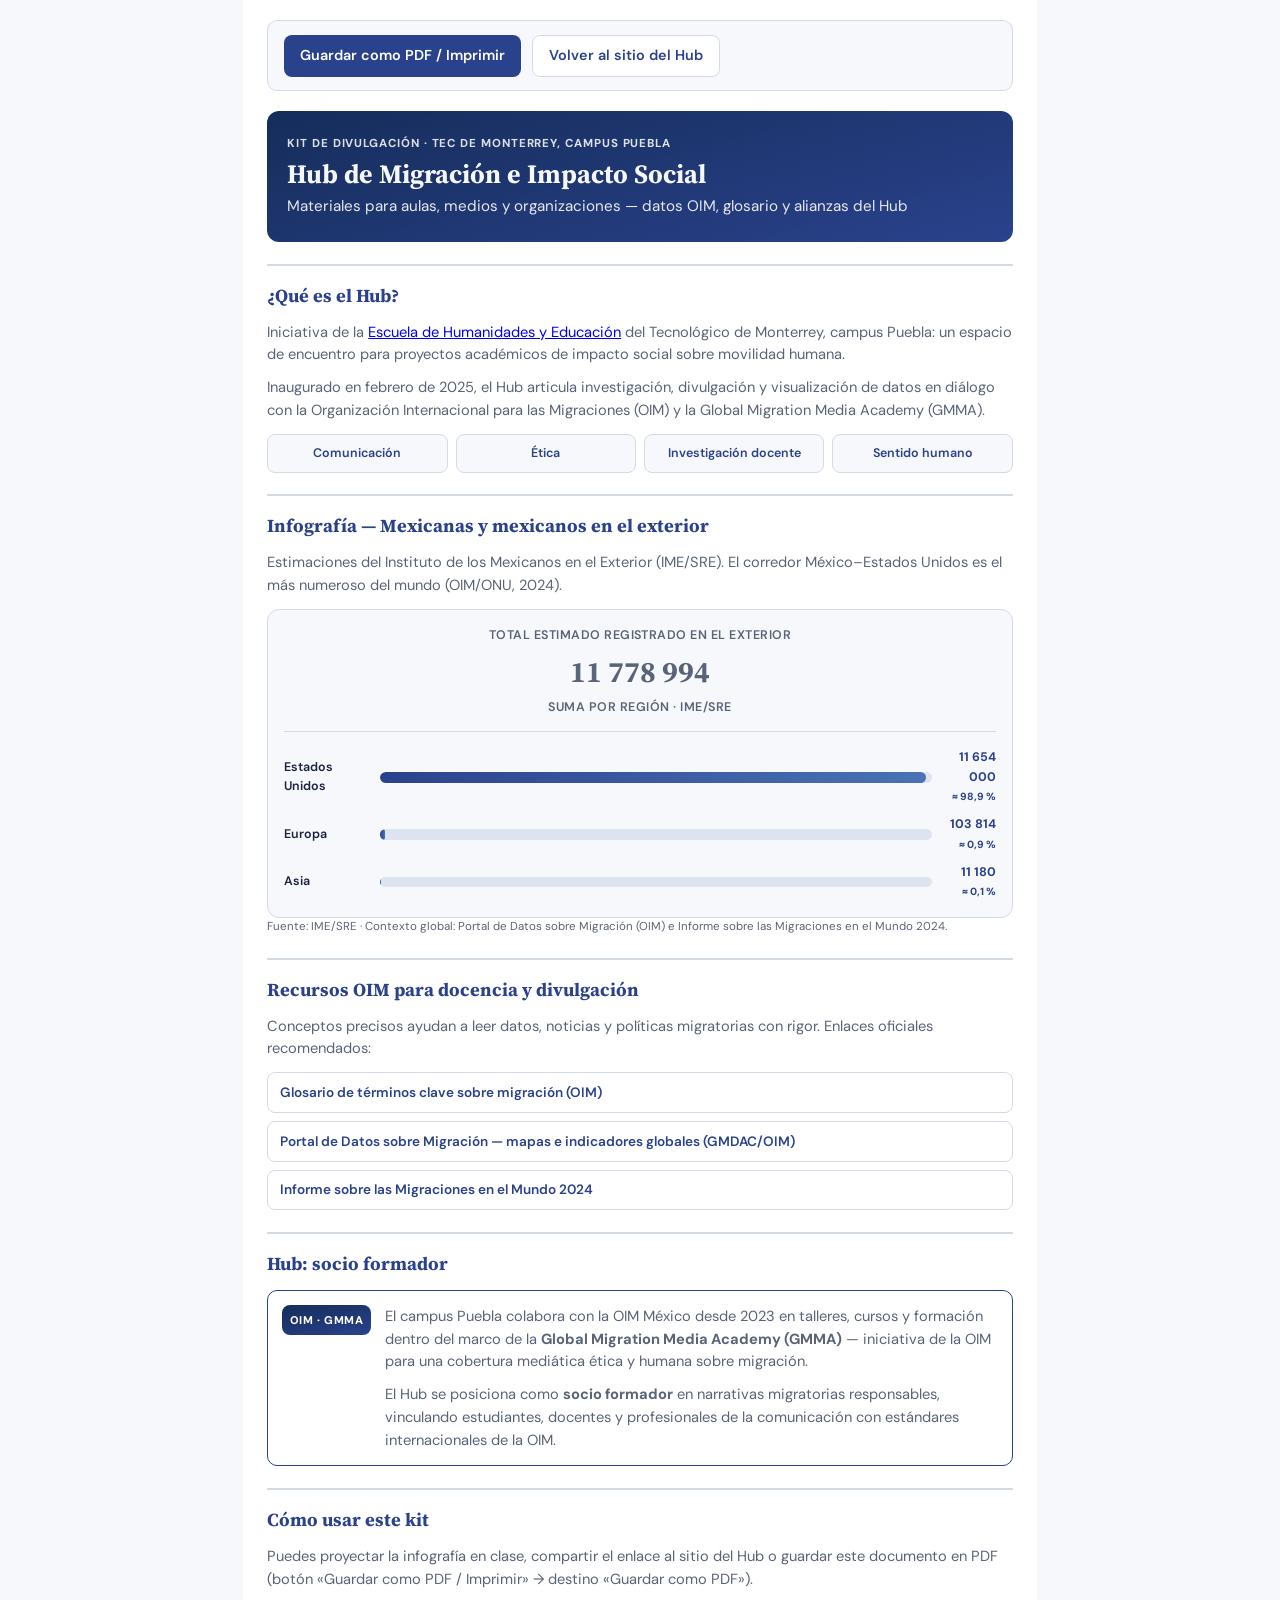
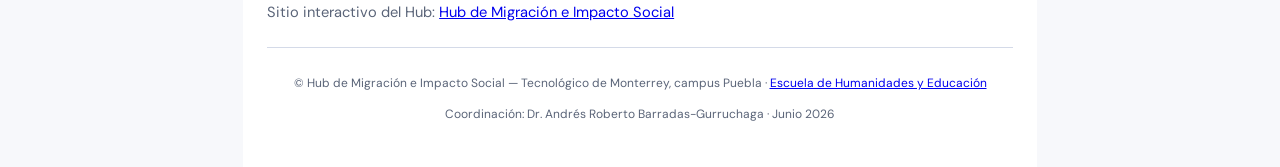
==== kit-divulgacion.html @ b4bb7874 "a" ====
<!doctype html>
<html lang="es">
  <head>
    <meta charset="utf-8">
    <meta name="viewport" content="width=device-width, initial-scale=1">
    <title>Kit de divulgación — Hub de Migración e Impacto Social</title>
    <link rel="preconnect" href="https://fonts.googleapis.com">
    <link rel="preconnect" href="https://fonts.gstatic.com" crossorigin>
    <link href="https://fonts.googleapis.com/css2?family=DM+Sans:opsz,wght@9..40,400;9..40,600;9..40,700&family=Source+Serif+4:opsz,wght@8..60,600;8..60,700&display=swap" rel="stylesheet">
    <link rel="stylesheet" href="kit-divulgacion.css">
  </head>
  <body>
    <div class="kit-pagina">
      <div class="kit-acciones no-print">
        <button type="button" class="kit-btn" id="btn-imprimir-pdf">Guardar como PDF / Imprimir</button>
        <a class="kit-btn kit-btn-sec" href="index.html">Volver al sitio del Hub</a>
      </div>

      <header class="kit-cabecera">
        <p class="kit-etiqueta">Kit de divulgación · Tec de Monterrey, campus Puebla</p>
        <h1 class="kit-titulo">Hub de Migración e Impacto Social</h1>
        <p class="kit-subtitulo">Materiales para aulas, medios y organizaciones — datos OIM, glosario y alianzas del Hub</p>
      </header>

      <section class="kit-seccion">
        <h2>¿Qué es el Hub?</h2>
        <p>
          Iniciativa de la
          <a href="https://tec.mx/es/ehe" target="_blank" rel="noopener noreferrer">Escuela de Humanidades y Educación</a>
          del Tecnológico de Monterrey, campus Puebla: un espacio de encuentro para proyectos académicos de impacto social sobre movilidad humana.
        </p>
        <p>
          Inaugurado en febrero de 2025, el Hub articula investigación, divulgación y visualización de datos en diálogo con la
          Organización Internacional para las Migraciones (OIM) y la Global Migration Media Academy (GMMA).
        </p>
        <ul class="kit-pilares">
          <li class="kit-pilar">Comunicación</li>
          <li class="kit-pilar">Ética</li>
          <li class="kit-pilar">Investigación docente</li>
          <li class="kit-pilar">Sentido humano</li>
        </ul>
      </section>

      <section class="kit-seccion">
        <h2>Infografía — Mexicanas y mexicanos en el exterior</h2>
        <p>Estimaciones del Instituto de los Mexicanos en el Exterior (IME/SRE). El corredor México–Estados Unidos es el más numeroso del mundo (OIM/ONU, 2024).</p>

        <div class="kit-infografia" role="img" aria-label="Infografía: 11 millones 654 mil en Estados Unidos, 103 mil 814 en Europa, 11 mil 180 en Asia">
          <div class="kit-total">
            <p class="kit-total-etiq">Total estimado registrado en el exterior</p>
            <p class="kit-total-num">11 778 994</p>
            <p class="kit-total-etiq">Suma por región · IME/SRE</p>
          </div>

          <div class="kit-barra-item">
            <span class="kit-barra-etiq">Estados Unidos</span>
            <span class="kit-barra-pista"><span class="kit-barra-relleno" style="width:98.9%"></span></span>
            <span class="kit-barra-valor">11 654 000<br><small>≈ 98,9 %</small></span>
          </div>
          <div class="kit-barra-item">
            <span class="kit-barra-etiq">Europa</span>
            <span class="kit-barra-pista"><span class="kit-barra-relleno" style="width:0.9%"></span></span>
            <span class="kit-barra-valor">103 814<br><small>≈ 0,9 %</small></span>
          </div>
          <div class="kit-barra-item">
            <span class="kit-barra-etiq">Asia</span>
            <span class="kit-barra-pista"><span class="kit-barra-relleno" style="width:0.1%"></span></span>
            <span class="kit-barra-valor">11 180<br><small>≈ 0,1 %</small></span>
          </div>
        </div>

        <p class="kit-fuente">
          Fuente: IME/SRE · Contexto global: Portal de Datos sobre Migración (OIM) e Informe sobre las Migraciones en el Mundo 2024.
        </p>
      </section>

      <section class="kit-seccion">
        <h2>Recursos OIM para docencia y divulgación</h2>
        <p>Conceptos precisos ayudan a leer datos, noticias y políticas migratorias con rigor. Enlaces oficiales recomendados:</p>
        <ul class="kit-enlaces">
          <li>
            <a href="https://www.iom.int/key-migration-terms" target="_blank" rel="noopener noreferrer">
              Glosario de términos clave sobre migración (OIM)
            </a>
          </li>
          <li>
            <a href="https://www.migrationdataportal.org/es" target="_blank" rel="noopener noreferrer">
              Portal de Datos sobre Migración — mapas e indicadores globales (GMDAC/OIM)
            </a>
          </li>
          <li>
            <a href="https://worldmigrationreport.iom.int/" target="_blank" rel="noopener noreferrer">
              Informe sobre las Migraciones en el Mundo 2024
            </a>
          </li>
        </ul>
      </section>

      <section class="kit-seccion">
        <h2>Hub: socio formador</h2>
        <div class="kit-socio">
          <div class="kit-socio-marca" aria-hidden="true">OIM · GMMA</div>
          <div>
            <p>
              El campus Puebla colabora con la OIM México desde 2023 en talleres, cursos y formación dentro del marco de la
              <strong>Global Migration Media Academy (GMMA)</strong> — iniciativa de la OIM para una cobertura mediática ética y humana sobre migración.
            </p>
            <p>
              El Hub se posiciona como <strong>socio formador</strong> en narrativas migratorias responsables, vinculando estudiantes, docentes y profesionales de la comunicación con estándares internacionales de la OIM.
            </p>
          </div>
        </div>
      </section>

      <section class="kit-seccion">
        <h2>Cómo usar este kit</h2>
        <p>
          Puedes proyectar la infografía en clase, compartir el enlace al sitio del Hub o guardar este documento en PDF
          (botón «Guardar como PDF / Imprimir» → destino «Guardar como PDF»).
        </p>
        <p>
          Sitio interactivo del Hub:
          <a href="index.html">Hub de Migración e Impacto Social</a>
        </p>
      </section>

      <footer class="kit-pie">
        <p>
          © Hub de Migración e Impacto Social — Tecnológico de Monterrey, campus Puebla ·
          <a href="https://tec.mx/es/ehe">Escuela de Humanidades y Educación</a>
        </p>
        <p>Coordinación: Dr. Andrés Roberto Barradas-Gurruchaga · Junio 2026</p>
      </footer>
    </div>

    <script>
      document.getElementById("btn-imprimir-pdf")?.addEventListener("click", () => window.print());
    </script>
  </body>
</html>
---- kit-divulgacion.css ----
/* Kit de divulgación — Hub de Migración e Impacto Social */
:root {
  --kit-azul: #152d5a;
  --kit-azul-medio: #2a428c;
  --kit-acento: #4a72b5;
  --kit-texto: #1a2340;
  --kit-muted: #5a6478;
  --kit-linea: #d4dae8;
  --kit-fondo: #f7f8fb;
  --font-sans: "DM Sans", system-ui, sans-serif;
  --font-serif: "Source Serif 4", Georgia, serif;
}

* {
  box-sizing: border-box;
}

body {
  margin: 0;
  background: var(--kit-fondo);
  color: var(--kit-texto);
  font-family: var(--font-sans);
  font-size: 11pt;
  line-height: 1.55;
}

.kit-pagina {
  width: min(210mm, 100%);
  margin: 0 auto;
  padding: 1.25rem 1.5rem 2rem;
  background: #fff;
}

.kit-acciones {
  display: flex;
  flex-wrap: wrap;
  gap: 0.65rem;
  margin-bottom: 1.25rem;
  padding: 0.85rem 1rem;
  border: 1px solid var(--kit-linea);
  border-radius: 10px;
  background: var(--kit-fondo);
}

.kit-btn {
  display: inline-flex;
  align-items: center;
  gap: 0.35rem;
  padding: 0.55rem 1rem;
  border: none;
  border-radius: 8px;
  background: var(--kit-azul-medio);
  color: #fff;
  font: inherit;
  font-size: 0.9rem;
  font-weight: 600;
  text-decoration: none;
  cursor: pointer;
}

.kit-btn:hover {
  background: var(--kit-azul);
}

.kit-btn-sec {
  background: #fff;
  color: var(--kit-azul-medio);
  border: 1px solid var(--kit-linea);
}

.kit-cabecera {
  padding: 1.5rem 1.25rem;
  border-radius: 12px;
  background: linear-gradient(165deg, var(--kit-azul) 0%, var(--kit-azul-medio) 100%);
  color: #f7f8fb;
}

.kit-etiqueta {
  margin: 0 0 0.35rem;
  font-size: 0.72rem;
  font-weight: 700;
  letter-spacing: 0.08em;
  text-transform: uppercase;
  color: rgba(255, 255, 255, 0.85);
}

.kit-titulo {
  margin: 0;
  font-family: var(--font-serif);
  font-size: 1.65rem;
  line-height: 1.15;
}

.kit-subtitulo {
  margin: 0.35rem 0 0;
  font-size: 0.95rem;
  color: rgba(247, 248, 251, 0.92);
}

.kit-seccion {
  margin-top: 1.35rem;
  padding-top: 1rem;
  border-top: 2px solid var(--kit-linea);
}

.kit-seccion h2 {
  margin: 0 0 0.65rem;
  font-family: var(--font-serif);
  font-size: 1.15rem;
  color: var(--kit-azul-medio);
}

.kit-seccion p {
  margin: 0 0 0.65rem;
  color: var(--kit-muted);
}

.kit-seccion p:last-child {
  margin-bottom: 0;
}

.kit-pilares {
  display: grid;
  grid-template-columns: repeat(4, 1fr);
  gap: 0.5rem;
  margin: 0.75rem 0 0;
  padding: 0;
  list-style: none;
}

.kit-pilar {
  padding: 0.55rem 0.45rem;
  border: 1px solid var(--kit-linea);
  border-radius: 8px;
  background: var(--kit-fondo);
  font-size: 0.78rem;
  font-weight: 600;
  text-align: center;
  color: var(--kit-azul-medio);
}

.kit-infografia {
  margin-top: 0.75rem;
  padding: 1rem;
  border: 1px solid var(--kit-linea);
  border-radius: 12px;
  background: var(--kit-fondo);
}

.kit-total {
  text-align: center;
  margin-bottom: 1rem;
  padding-bottom: 0.85rem;
  border-bottom: 1px solid var(--kit-linea);
}

.kit-total-num {
  margin: 0.15rem 0;
  font-family: var(--font-serif);
  font-size: 1.85rem;
  font-weight: 700;
  color: var(--kit-azul-medio);
  line-height: 1.1;
}

.kit-total-etiq {
  margin: 0;
  font-size: 0.78rem;
  font-weight: 600;
  letter-spacing: 0.04em;
  text-transform: uppercase;
  color: var(--kit-muted);
}

.kit-barra-item {
  display: grid;
  grid-template-columns: 5.5rem 1fr 3.5rem;
  gap: 0.5rem;
  align-items: center;
  margin-bottom: 0.55rem;
}

.kit-barra-item:last-child {
  margin-bottom: 0;
}

.kit-barra-etiq {
  font-size: 0.78rem;
  font-weight: 600;
  color: var(--kit-texto);
}

.kit-barra-pista {
  height: 0.65rem;
  overflow: hidden;
  border-radius: 999px;
  background: #dde3ef;
}

.kit-barra-relleno {
  display: block;
  height: 100%;
  border-radius: inherit;
  background: linear-gradient(90deg, var(--kit-azul-medio), var(--kit-acento));
}

.kit-barra-valor {
  font-size: 0.78rem;
  font-weight: 700;
  color: var(--kit-azul-medio);
  text-align: right;
}

.kit-enlaces {
  display: grid;
  gap: 0.5rem;
  margin: 0.75rem 0 0;
  padding: 0;
  list-style: none;
}

.kit-enlaces a {
  display: block;
  padding: 0.55rem 0.75rem;
  border: 1px solid var(--kit-linea);
  border-radius: 8px;
  background: #fff;
  color: var(--kit-azul-medio);
  font-size: 0.85rem;
  font-weight: 600;
  text-decoration: none;
  word-break: break-word;
}

.kit-socio {
  display: grid;
  grid-template-columns: auto 1fr;
  gap: 0.85rem;
  align-items: start;
  margin-top: 0.75rem;
  padding: 0.85rem;
  border: 1px solid var(--kit-azul-medio);
  border-radius: 10px;
  background: #fff;
}

.kit-socio-marca {
  display: grid;
  place-items: center;
  min-width: 4.5rem;
  padding: 0.5rem;
  border-radius: 8px;
  background: linear-gradient(165deg, var(--kit-azul) 0%, var(--kit-azul-medio) 100%);
  color: #fff;
  font-size: 0.7rem;
  font-weight: 800;
  letter-spacing: 0.05em;
  text-align: center;
  line-height: 1.3;
}

.kit-pie {
  margin-top: 1.5rem;
  padding-top: 0.85rem;
  border-top: 1px solid var(--kit-linea);
  font-size: 0.75rem;
  color: var(--kit-muted);
  text-align: center;
}

.kit-fuente {
  margin-top: 0.5rem;
  font-size: 0.72rem;
  color: var(--kit-muted);
}

@media (max-width: 600px) {
  .kit-pilares {
    grid-template-columns: repeat(2, 1fr);
  }

  .kit-barra-item {
    grid-template-columns: 1fr;
    gap: 0.25rem;
  }

  .kit-barra-valor {
    text-align: left;
  }
}

@media print {
  body {
    background: #fff;
    font-size: 10pt;
  }

  .kit-pagina {
    width: 100%;
    padding: 0;
  }

  .kit-acciones {
    display: none;
  }

  .kit-seccion {
    break-inside: avoid;
  }

  .kit-infografia,
  .kit-socio {
    break-inside: avoid;
  }

  a {
    color: var(--kit-texto);
    text-decoration: none;
  }

  a[href]::after {
    content: " (" attr(href) ")";
    font-size: 0.7em;
    font-weight: 400;
    word-break: break-all;
  }
}
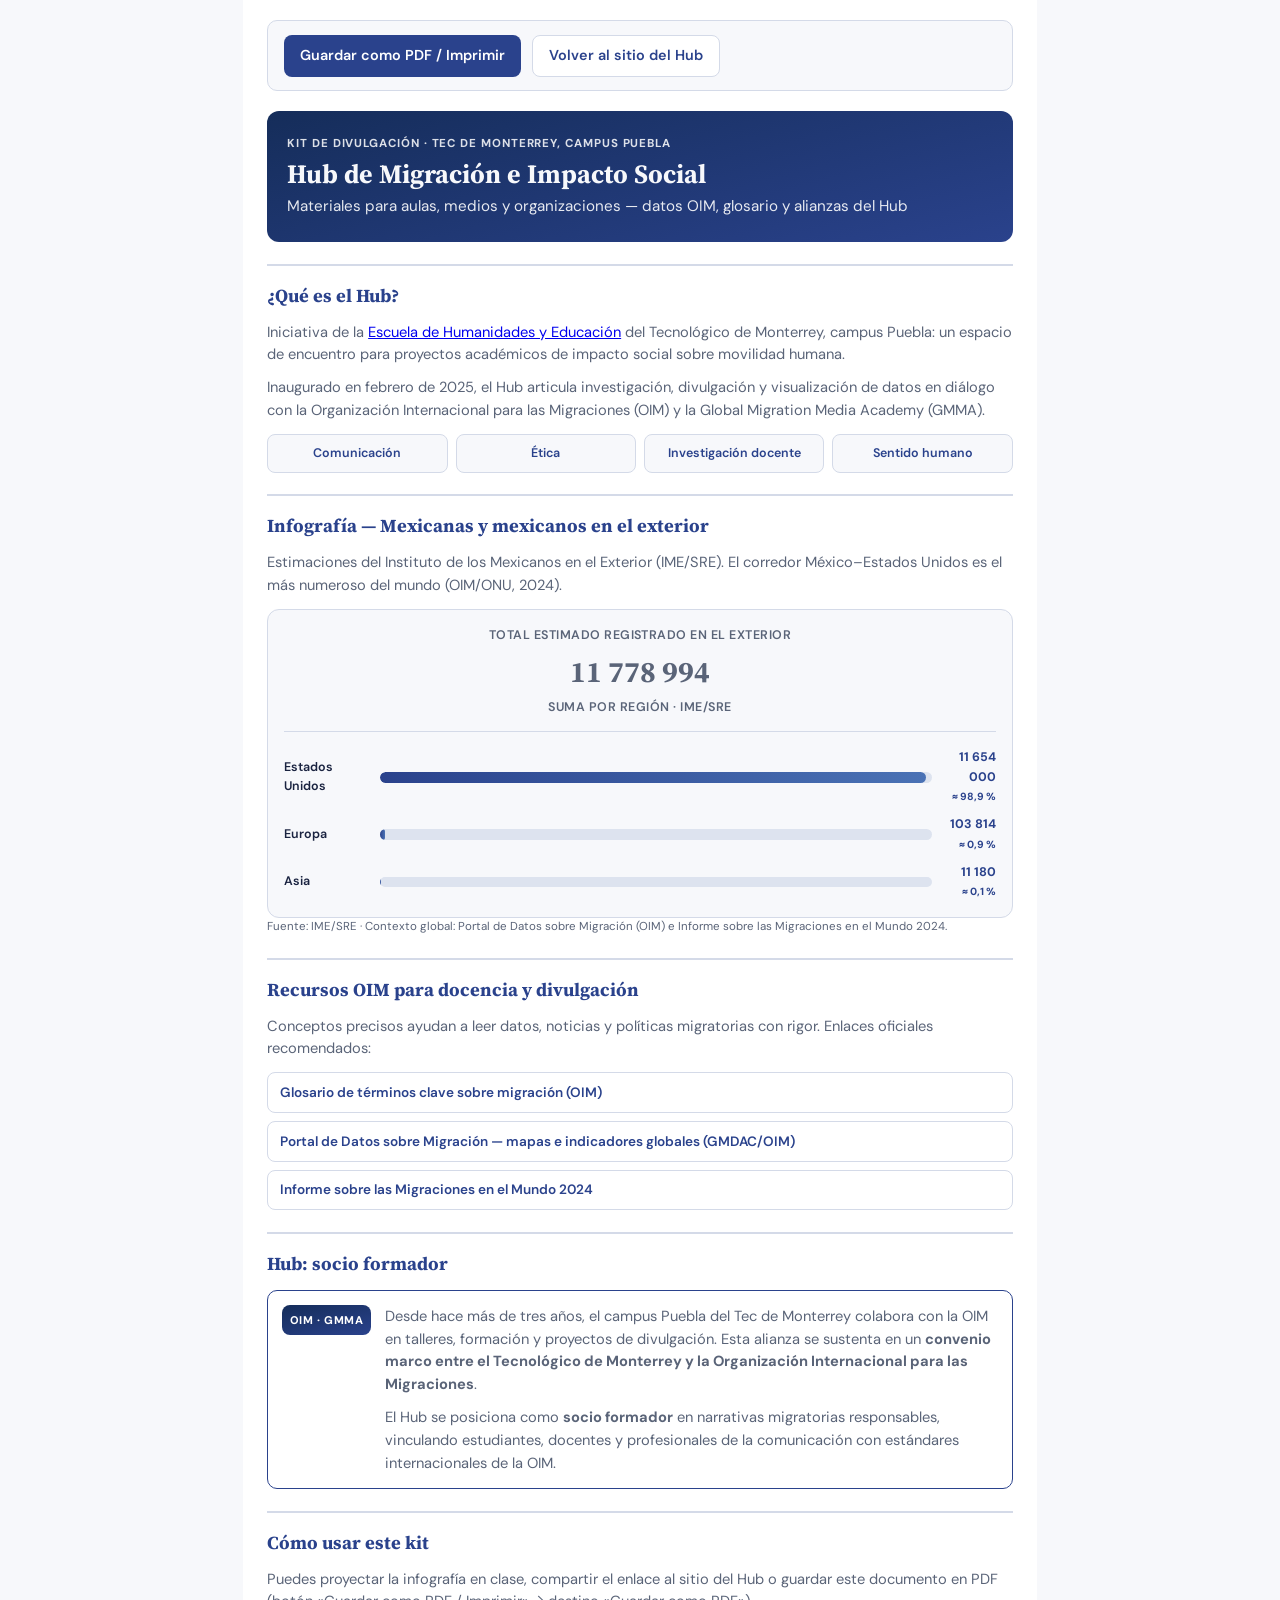
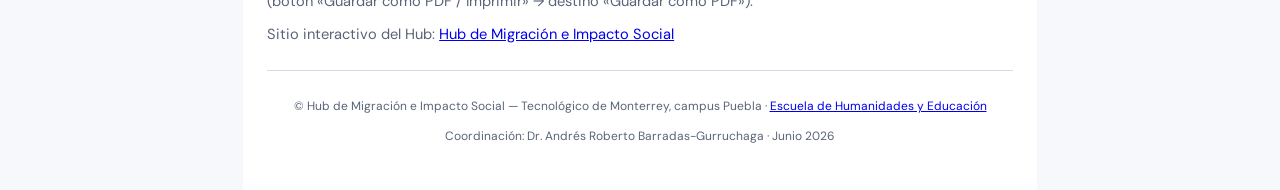
==== commit 71f00c3c: "Reordena secciones, recursos tras el Hub y paleta institucional uniforme Co-authored-by: Cursor <cur" ====
--- a/kit-divulgacion.html
+++ b/kit-divulgacion.html
@@ -101,13 +101,12 @@
         <div class="kit-socio">
           <div class="kit-socio-marca" aria-hidden="true">OIM · GMMA</div>
           <div>
-            <p>
-              El campus Puebla colabora con la OIM México desde 2023 en talleres, cursos y formación dentro del marco de la
-              <strong>Global Migration Media Academy (GMMA)</strong> — iniciativa de la OIM para una cobertura mediática ética y humana sobre migración.
-            </p>
-            <p>
-              El Hub se posiciona como <strong>socio formador</strong> en narrativas migratorias responsables, vinculando estudiantes, docentes y profesionales de la comunicación con estándares internacionales de la OIM.
-            </p>
+        <p>
+          Desde hace más de tres años, el campus Puebla del Tec de Monterrey colabora con la OIM en talleres, formación y proyectos de divulgación. Esta alianza se sustenta en un <strong>convenio marco entre el Tecnológico de Monterrey y la Organización Internacional para las Migraciones</strong>.
+        </p>
+        <p>
+          El Hub se posiciona como <strong>socio formador</strong> en narrativas migratorias responsables, vinculando estudiantes, docentes y profesionales de la comunicación con estándares internacionales de la OIM.
+        </p>
           </div>
         </div>
       </section>
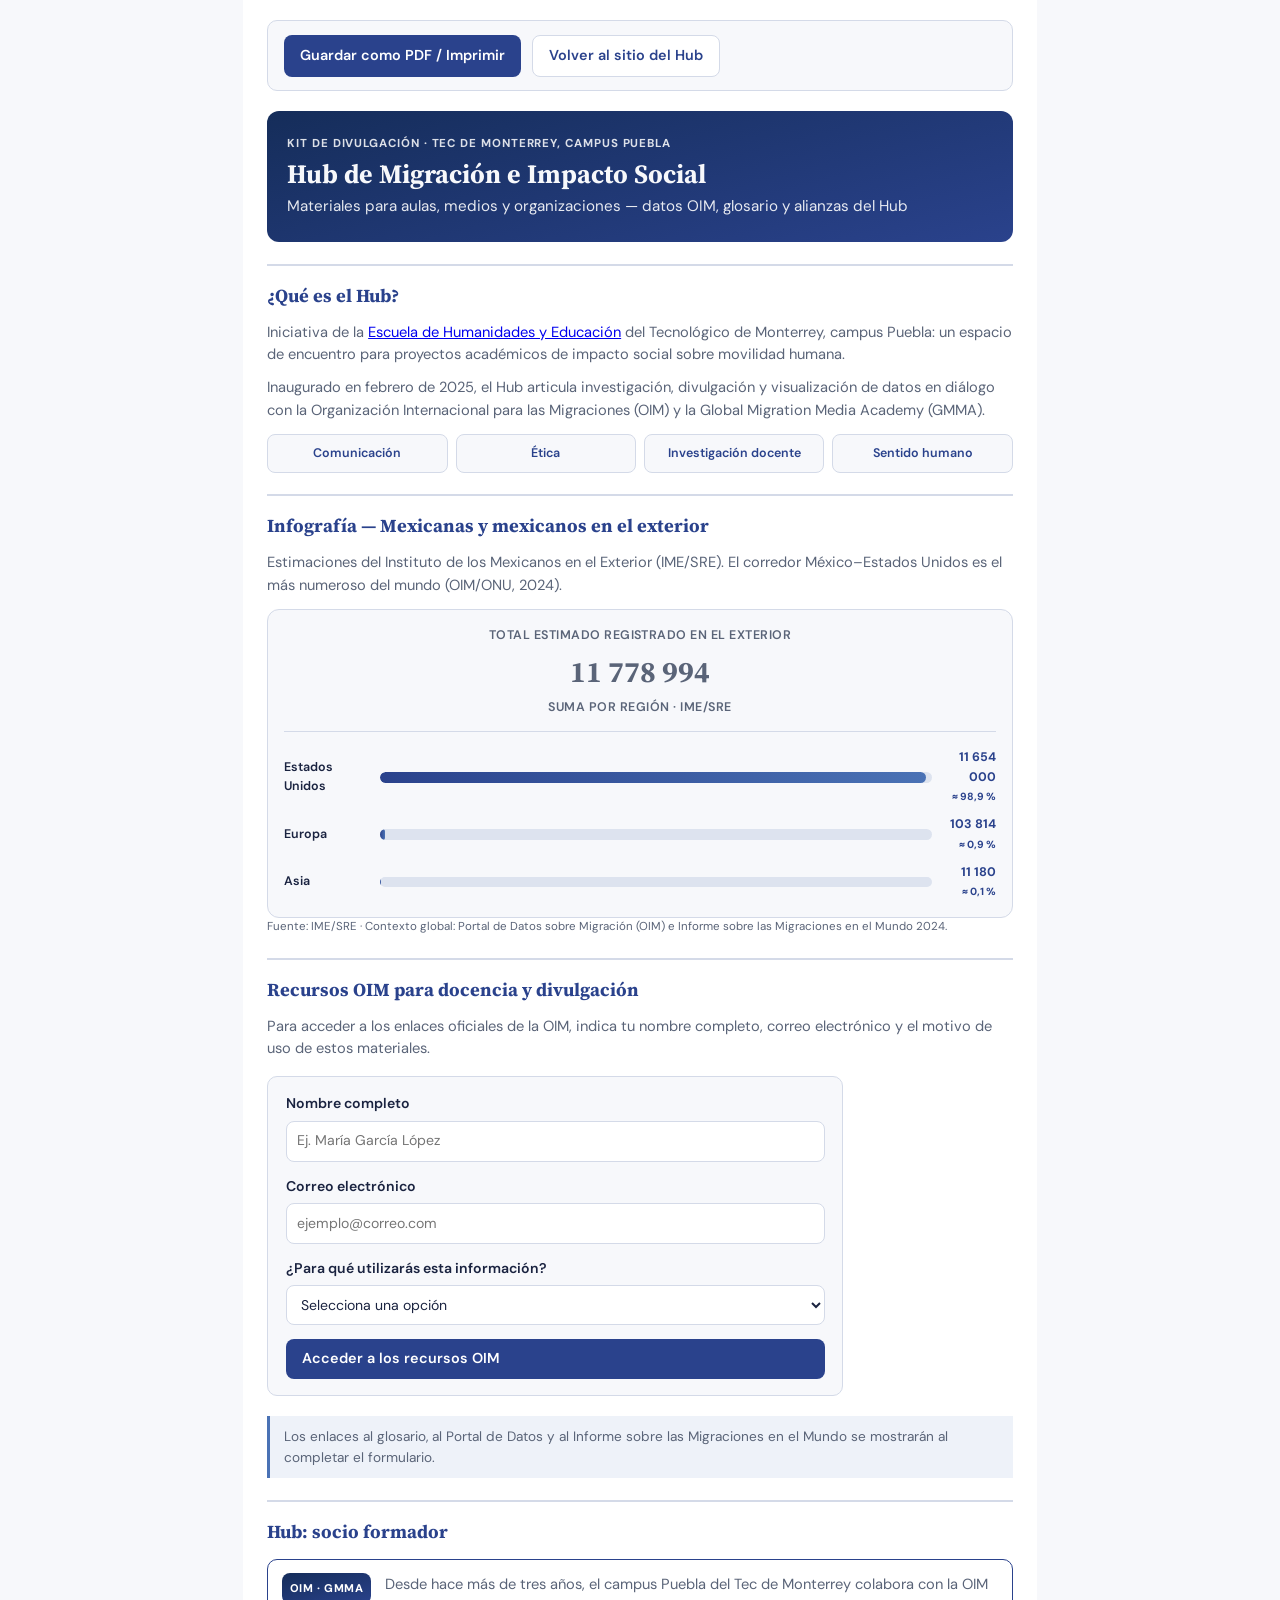
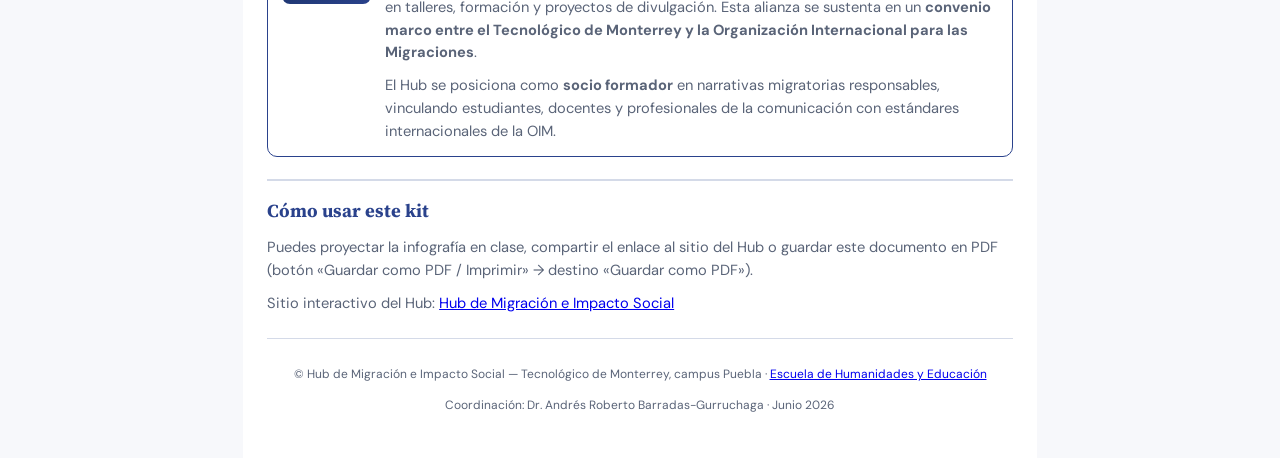
==== commit 9f5a1e88: "Elimina secciones redundantes y agrega registro de acceso al kit OIM Co-authored-by: Cursor <cursora" ====
--- a/kit-divulgacion.html
+++ b/kit-divulgacion.html
@@ -74,10 +74,43 @@
         </p>
       </section>
 
-      <section class="kit-seccion">
+      <section class="kit-seccion" id="kit-recursos-oim">
         <h2>Recursos OIM para docencia y divulgación</h2>
-        <p>Conceptos precisos ayudan a leer datos, noticias y políticas migratorias con rigor. Enlaces oficiales recomendados:</p>
-        <ul class="kit-enlaces">
+        <p>Para acceder a los enlaces oficiales de la OIM, indica tu nombre completo, correo electrónico y el motivo de uso de estos materiales.</p>
+
+        <form id="kit-acceso-form" class="kit-acceso-form" novalidate>
+          <label class="kit-campo">
+            <span>Nombre completo</span>
+            <input type="text" name="nombre" id="kit-nombre" required autocomplete="name" placeholder="Ej. María García López">
+          </label>
+          <label class="kit-campo">
+            <span>Correo electrónico</span>
+            <input type="email" name="email" id="kit-email" required autocomplete="email" placeholder="ejemplo@correo.com">
+          </label>
+          <label class="kit-campo">
+            <span>¿Para qué utilizarás esta información?</span>
+            <select name="motivo" id="kit-motivo" required>
+              <option value="">Selecciona una opción</option>
+              <option value="personal">Uso personal / consulta</option>
+              <option value="investigacion">Investigación académica</option>
+              <option value="clases">Clases o docencia</option>
+              <option value="medios">Medios y periodismo</option>
+              <option value="politica">Política pública / sector gubernamental</option>
+              <option value="osc">Organización de la sociedad civil</option>
+              <option value="capacitacion">Capacitación o taller</option>
+              <option value="proyecto">Proyecto del Hub o colaboración institucional</option>
+              <option value="otro">Otro</option>
+            </select>
+          </label>
+          <button type="submit" class="kit-btn">Acceder a los recursos OIM</button>
+        </form>
+
+        <p id="kit-acceso-aviso" class="kit-acceso-aviso">
+          Los enlaces al glosario, al Portal de Datos y al Informe sobre las Migraciones en el Mundo se mostrarán al completar el formulario.
+        </p>
+        <p id="kit-acceso-ok" class="kit-acceso-ok" hidden></p>
+
+        <ul class="kit-enlaces" id="kit-enlaces-oim" hidden>
           <li>
             <a href="https://www.iom.int/key-migration-terms" target="_blank" rel="noopener noreferrer">
               Glosario de términos clave sobre migración (OIM)
@@ -132,6 +165,7 @@
       </footer>
     </div>
 
+    <script src="kit-divulgacion.js"></script>
     <script>
       document.getElementById("btn-imprimir-pdf")?.addEventListener("click", () => window.print());
     </script>
--- a/kit-divulgacion.css
+++ b/kit-divulgacion.css
@@ -274,6 +274,72 @@
   color: var(--kit-muted);
 }
 
+.kit-acceso-form {
+  display: grid;
+  gap: 0.85rem;
+  max-width: 36rem;
+  margin: 1rem 0 1.25rem;
+  padding: 1rem 1.1rem;
+  border: 1px solid var(--kit-linea);
+  border-radius: 10px;
+  background: var(--kit-fondo);
+}
+
+.kit-campo {
+  display: grid;
+  gap: 0.35rem;
+  font-size: 0.88rem;
+}
+
+.kit-campo span {
+  font-weight: 600;
+  color: var(--kit-texto);
+}
+
+.kit-campo input,
+.kit-campo select {
+  width: 100%;
+  padding: 0.55rem 0.65rem;
+  border: 1px solid var(--kit-linea);
+  border-radius: 8px;
+  font: inherit;
+  color: var(--kit-texto);
+  background: #fff;
+}
+
+.kit-campo input:focus,
+.kit-campo select:focus {
+  outline: 2px solid var(--kit-acento);
+  outline-offset: 1px;
+}
+
+.kit-acceso-aviso {
+  margin: 0 0 0.75rem;
+  padding: 0.65rem 0.85rem;
+  border-left: 3px solid var(--kit-acento);
+  background: #eef2f9;
+  font-size: 0.85rem;
+  color: var(--kit-muted);
+}
+
+.kit-acceso-ok {
+  margin: 0 0 0.75rem;
+  padding: 0.65rem 0.85rem;
+  border-radius: 8px;
+  background: #e8f4ec;
+  color: #1a4d2e;
+  font-size: 0.85rem;
+  font-weight: 600;
+}
+
+.kit-enlaces[hidden] {
+  display: none;
+}
+
+.kit-acceso-form[hidden] {
+  display: none;
+}
+
 @media (max-width: 600px) {
   .kit-pilares {
     grid-template-columns: repeat(2, 1fr);
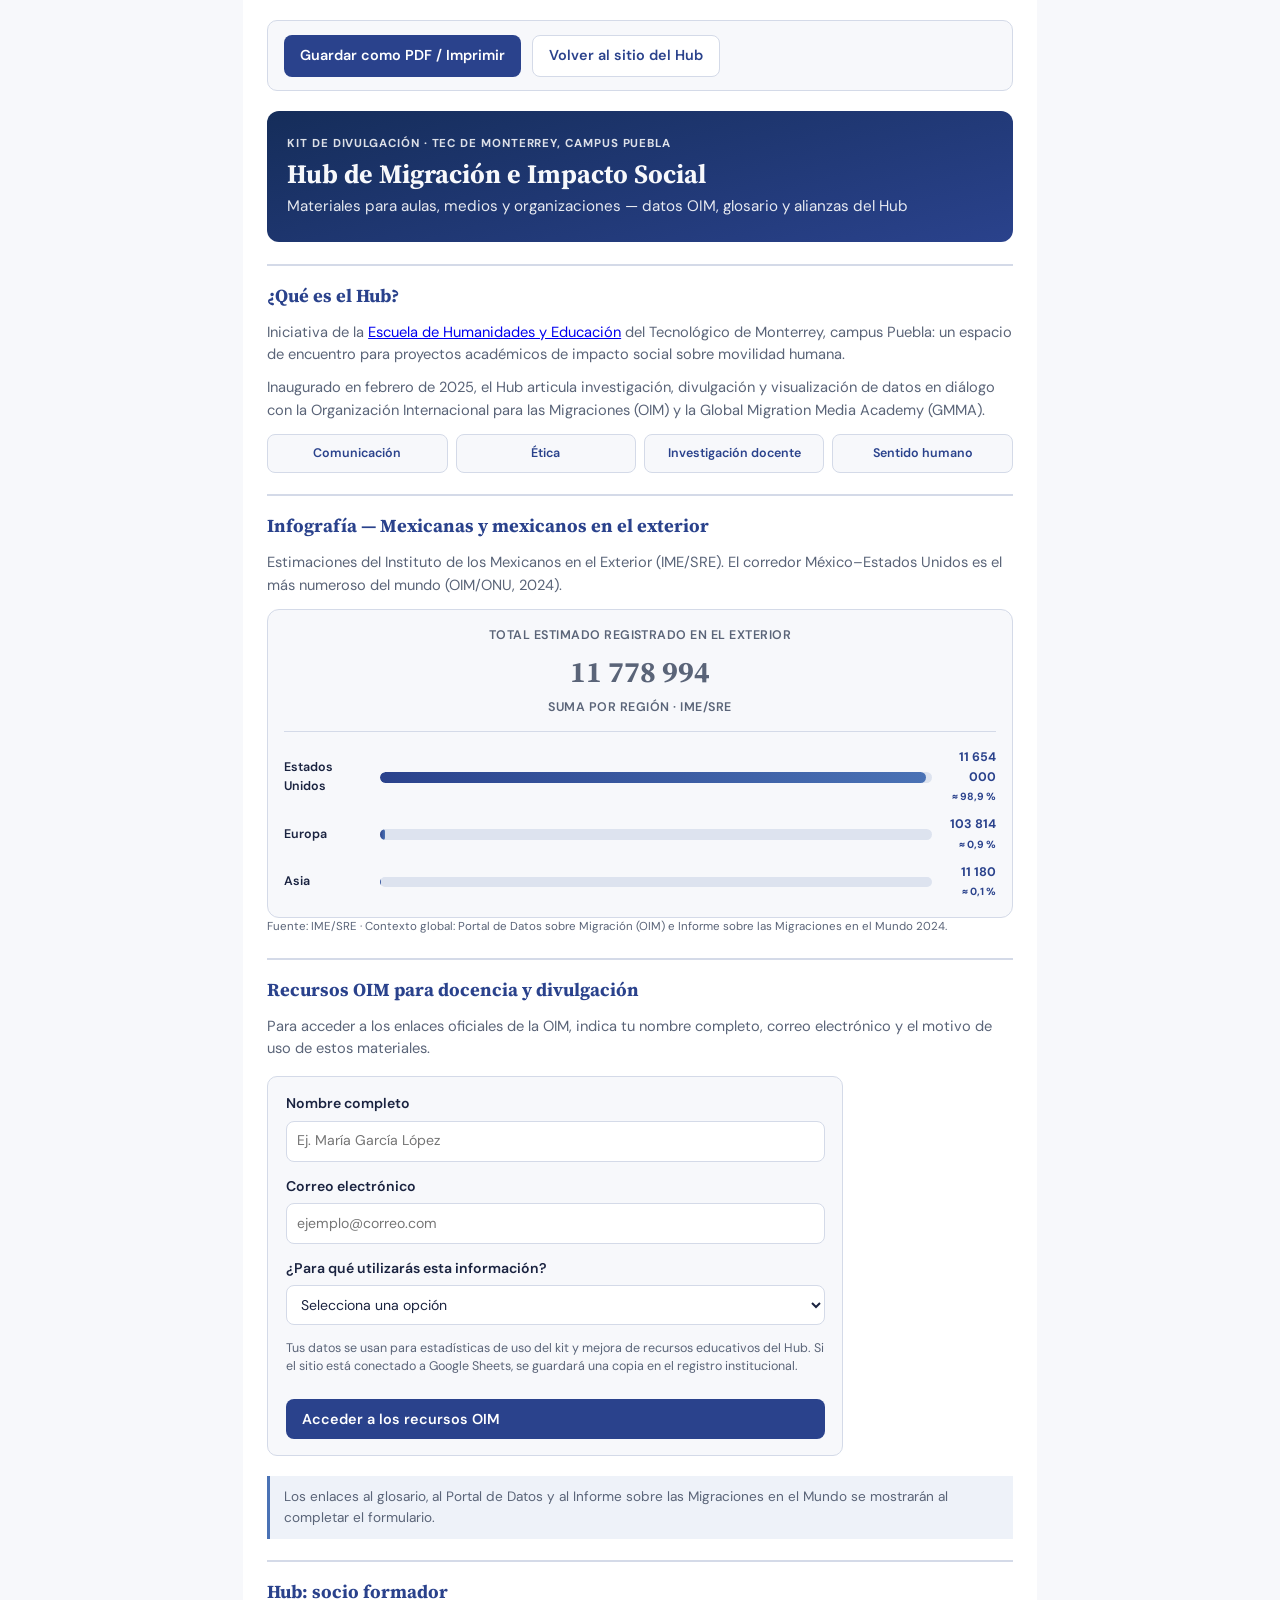
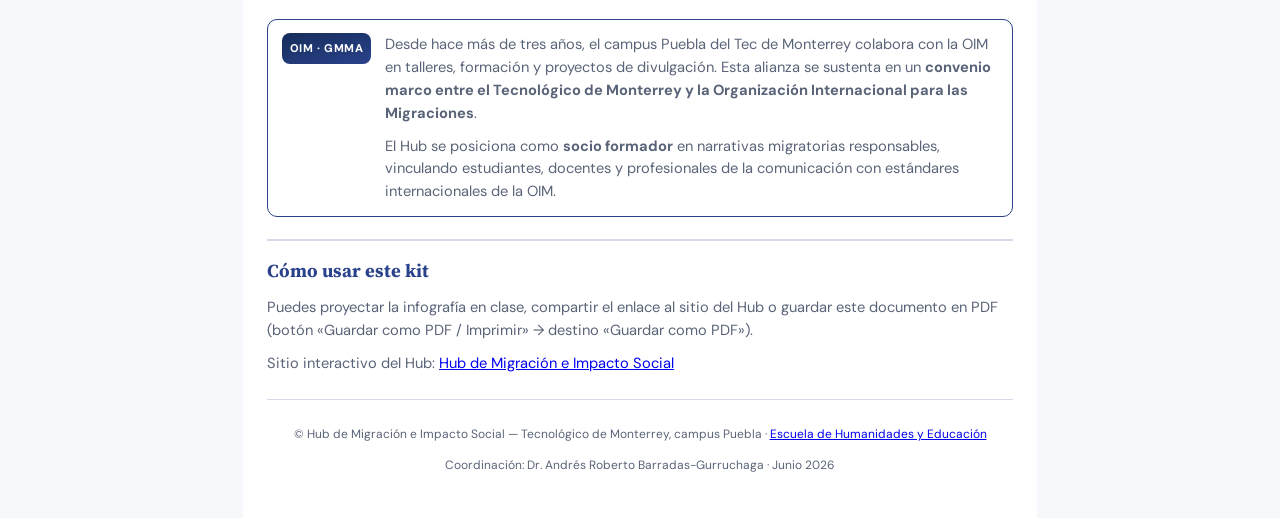
==== commit 9c8a1d62: "Agrega SEO estructurado y backend Google Sheets para registros del kit OIM Co-authored-by: Cursor <c" ====
--- a/kit-divulgacion.html
+++ b/kit-divulgacion.html
@@ -4,6 +4,40 @@
     <meta charset="utf-8">
     <meta name="viewport" content="width=device-width, initial-scale=1">
     <title>Kit de divulgación — Hub de Migración e Impacto Social</title>
+    <meta name="description" content="Kit de divulgación del Hub de Migración e Impacto Social (Tec Puebla): infografía IME/SRE, glosario OIM, Portal de Datos y Informe Mundial 2024 para aulas y organizaciones.">
+    <meta name="robots" content="index, follow">
+    <link rel="canonical" href="https://arbarradas.github.io/HubMigracion/kit-divulgacion.html">
+    <meta name="theme-color" content="#152d5a">
+    <meta property="og:type" content="article">
+    <meta property="og:locale" content="es_MX">
+    <meta property="og:site_name" content="Hub de Migración e Impacto Social">
+    <meta property="og:title" content="Kit de divulgación — Hub de Migración e Impacto Social">
+    <meta property="og:description" content="Materiales descargables y enlaces OIM para docencia, medios y divulgación sobre migración.">
+    <meta property="og:url" content="https://arbarradas.github.io/HubMigracion/kit-divulgacion.html">
+    <meta property="og:image" content="https://arbarradas.github.io/HubMigracion/HUB_Listón.jpg">
+    <meta property="og:image:alt" content="Kit de divulgación del Hub de Migración e Impacto Social">
+    <meta name="twitter:card" content="summary_large_image">
+    <meta name="twitter:title" content="Kit de divulgación — Hub Migración Tec Puebla">
+    <meta name="twitter:description" content="Infografía, glosario OIM y recursos para aulas sobre migración.">
+    <meta name="twitter:image" content="https://arbarradas.github.io/HubMigracion/HUB_Listón.jpg">
+    <script type="application/ld+json">
+    {
+      "@context": "https://schema.org",
+      "@type": "LearningResource",
+      "name": "Kit de divulgación — Hub de Migración e Impacto Social",
+      "description": "Paquete con infografía de mexicanos en el exterior, acceso registrado a recursos OIM y contexto del Hub como socio formador GMMA.",
+      "url": "https://arbarradas.github.io/HubMigracion/kit-divulgacion.html",
+      "inLanguage": "es-MX",
+      "educationalLevel": "Higher education",
+      "learningResourceType": "Handout",
+      "isAccessibleForFree": true,
+      "provider": {
+        "@type": "EducationalOrganization",
+        "name": "Hub de Migración e Impacto Social — Tec de Monterrey, campus Puebla",
+        "url": "https://arbarradas.github.io/HubMigracion/"
+      }
+    }
+    </script>
     <link rel="preconnect" href="https://fonts.googleapis.com">
     <link rel="preconnect" href="https://fonts.gstatic.com" crossorigin>
     <link href="https://fonts.googleapis.com/css2?family=DM+Sans:opsz,wght@9..40,400;9..40,600;9..40,700&family=Source+Serif+4:opsz,wght@8..60,600;8..60,700&display=swap" rel="stylesheet">
@@ -102,12 +136,17 @@
               <option value="otro">Otro</option>
             </select>
           </label>
-          <button type="submit" class="kit-btn">Acceder a los recursos OIM</button>
+          <p class="kit-acceso-privacidad">
+            Tus datos se usan para estadísticas de uso del kit y mejora de recursos educativos del Hub.
+            Si el sitio está conectado a Google Sheets, se guardará una copia en el registro institucional.
+          </p>
+          <button type="submit" class="kit-btn" id="kit-acceso-submit">Acceder a los recursos OIM</button>
         </form>
 
         <p id="kit-acceso-aviso" class="kit-acceso-aviso">
           Los enlaces al glosario, al Portal de Datos y al Informe sobre las Migraciones en el Mundo se mostrarán al completar el formulario.
         </p>
+        <p id="kit-acceso-error" class="kit-acceso-error" hidden role="alert"></p>
         <p id="kit-acceso-ok" class="kit-acceso-ok" hidden></p>
 
         <ul class="kit-enlaces" id="kit-enlaces-oim" hidden>
@@ -165,6 +204,7 @@
       </footer>
     </div>
 
+    <script src="config-kit.js"></script>
     <script src="kit-divulgacion.js"></script>
     <script>
       document.getElementById("btn-imprimir-pdf")?.addEventListener("click", () => window.print());
--- a/kit-divulgacion.css
+++ b/kit-divulgacion.css
@@ -62,6 +62,11 @@
   background: var(--kit-azul);
 }
 
+.kit-btn:disabled {
+  opacity: 0.65;
+  cursor: wait;
+}
+
 .kit-btn-sec {
   background: #fff;
   color: var(--kit-azul-medio);
@@ -332,6 +337,23 @@
   font-weight: 600;
 }
 
+.kit-acceso-error {
+  margin: 0 0 0.75rem;
+  padding: 0.65rem 0.85rem;
+  border-radius: 8px;
+  background: #fdecea;
+  color: #7a1f18;
+  font-size: 0.85rem;
+  font-weight: 600;
+}
+
+.kit-acceso-privacidad {
+  margin: 0;
+  font-size: 0.78rem;
+  line-height: 1.45;
+  color: var(--kit-muted);
+}
+
 .kit-enlaces[hidden] {
   display: none;
 }
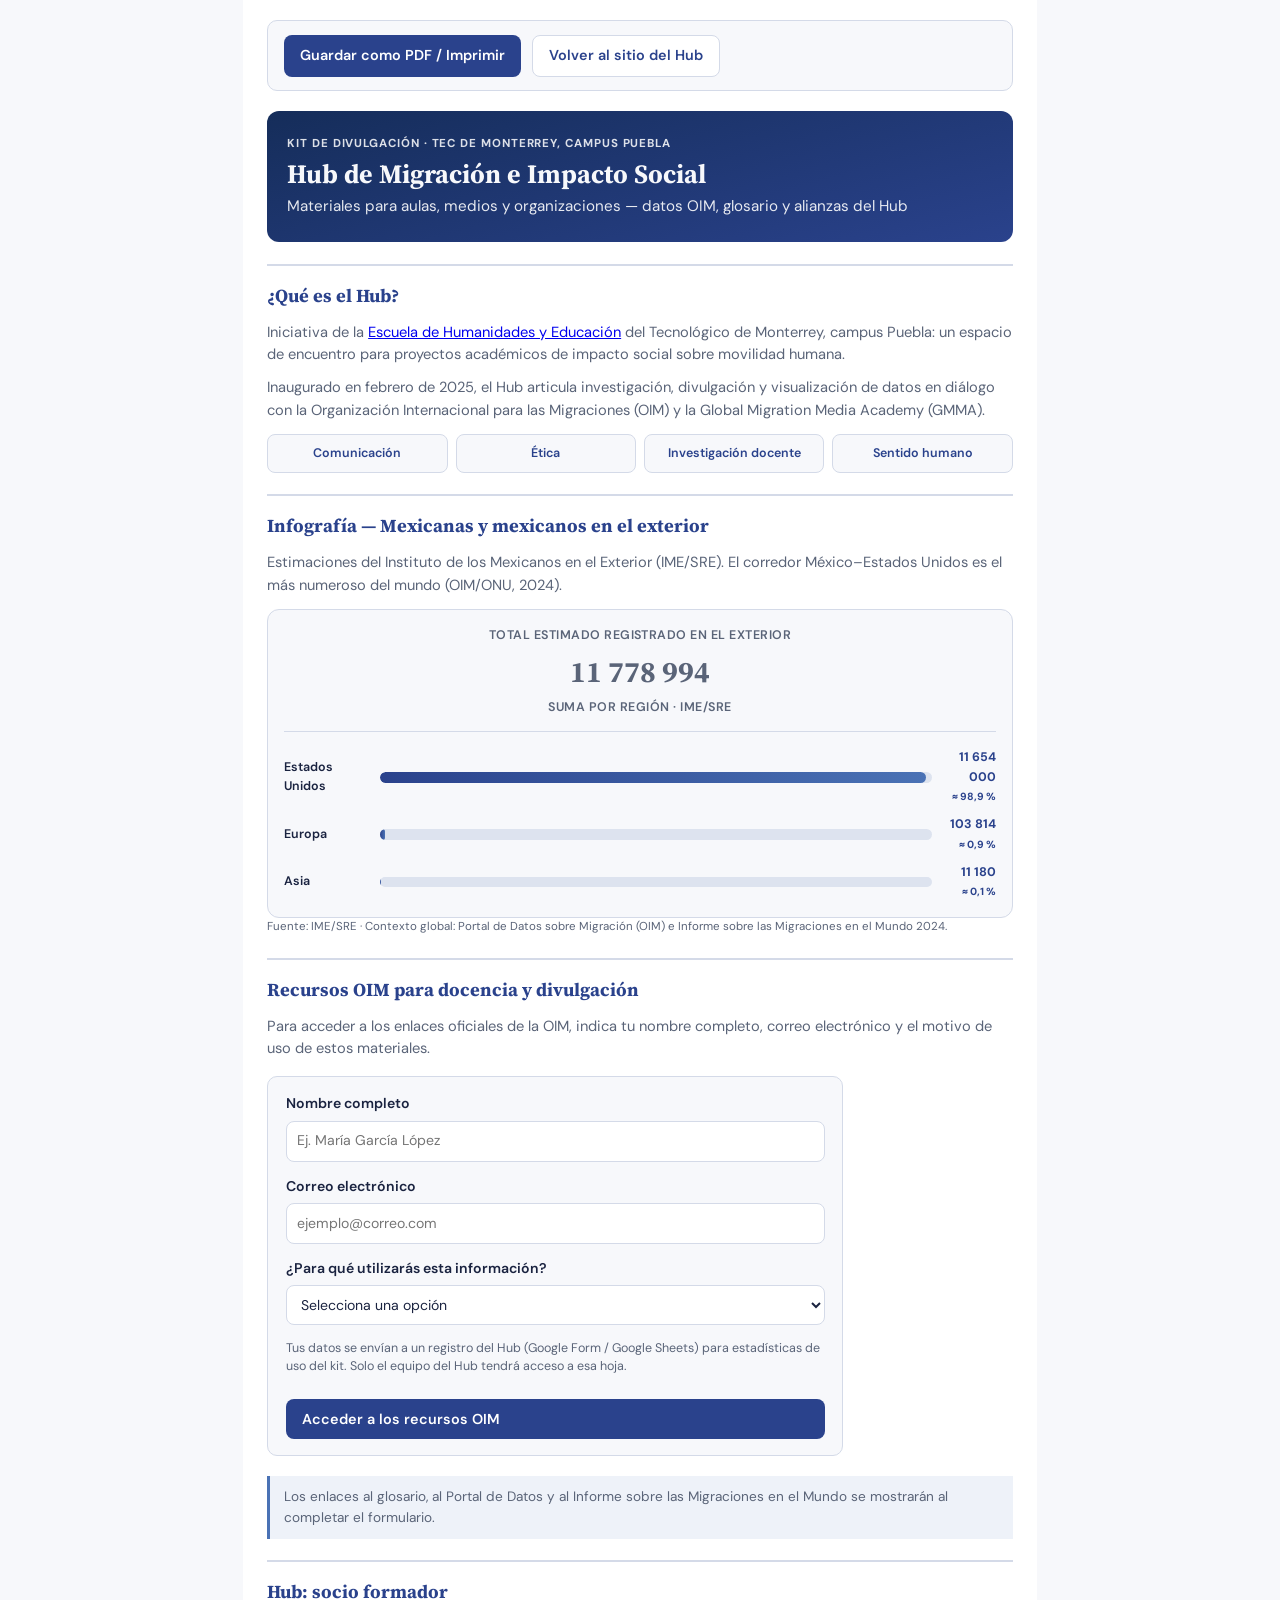
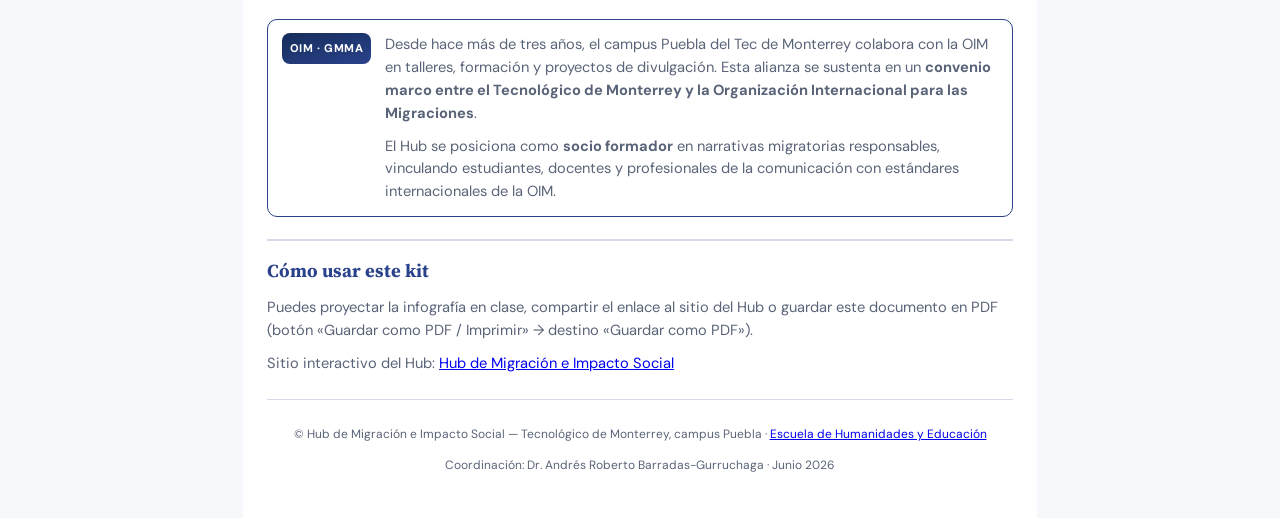
==== commit 1a8e162c: "Conecta registro del kit a Google Form vinculado a Sheets Co-authored-by: Cursor <cursoragent@cursor" ====
--- a/kit-divulgacion.html
+++ b/kit-divulgacion.html
@@ -137,8 +137,8 @@
             </select>
           </label>
           <p class="kit-acceso-privacidad">
-            Tus datos se usan para estadísticas de uso del kit y mejora de recursos educativos del Hub.
-            Si el sitio está conectado a Google Sheets, se guardará una copia en el registro institucional.
+            Tus datos se envían a un registro del Hub (Google Form / Google Sheets) para estadísticas de uso del kit.
+            Solo el equipo del Hub tendrá acceso a esa hoja.
           </p>
           <button type="submit" class="kit-btn" id="kit-acceso-submit">Acceder a los recursos OIM</button>
         </form>
